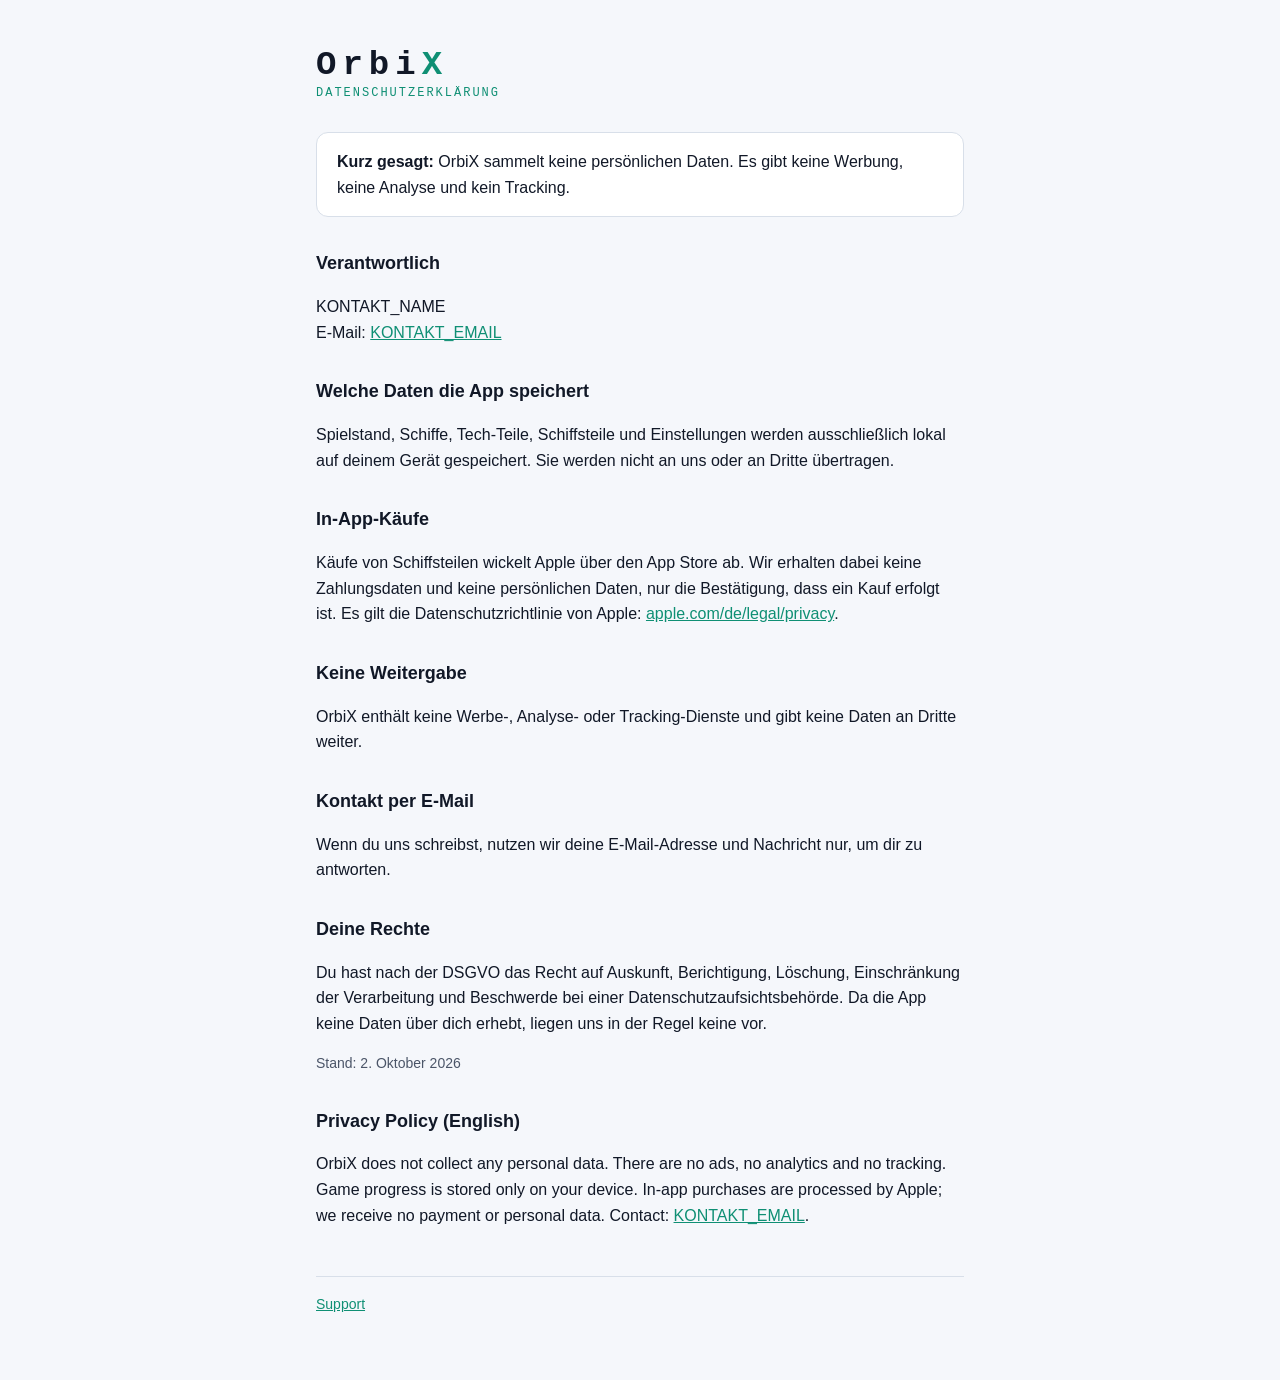
==== docs/datenschutz.html @ 222e991d "Support- und Datenschutzseite für GitHub Pages (docs/) Co-Authored-By: Claude Opus 5.5 (1M context) " ====
<!doctype html>
<html lang="de">
<head>
<meta charset="utf-8">
<meta name="viewport" content="width=device-width, initial-scale=1">
<title>OrbiX Datenschutz</title>
<link rel="stylesheet" href="style.css">
</head>
<body>
<main>
<p class="brand">Orbi<span>X</span></p>
<p class="kicker">Datenschutzerklärung</p>

<div class="card"><strong>Kurz gesagt:</strong> OrbiX sammelt keine persönlichen Daten. Es gibt keine Werbung, keine Analyse und kein Tracking.</div>

<h2>Verantwortlich</h2>
<p>KONTAKT_NAME<br>E-Mail: <a href="mailto:KONTAKT_EMAIL">KONTAKT_EMAIL</a></p>

<h2>Welche Daten die App speichert</h2>
<p>Spielstand, Schiffe, Tech-Teile, Schiffsteile und Einstellungen werden ausschließlich lokal auf deinem Gerät gespeichert. Sie werden nicht an uns oder an Dritte übertragen.</p>

<h2>In-App-Käufe</h2>
<p>Käufe von Schiffsteilen wickelt Apple über den App Store ab. Wir erhalten dabei keine Zahlungsdaten und keine persönlichen Daten, nur die Bestätigung, dass ein Kauf erfolgt ist. Es gilt die Datenschutzrichtlinie von Apple: <a href="https://www.apple.com/de/legal/privacy/">apple.com/de/legal/privacy</a>.</p>

<h2>Keine Weitergabe</h2>
<p>OrbiX enthält keine Werbe-, Analyse- oder Tracking-Dienste und gibt keine Daten an Dritte weiter.</p>

<h2>Kontakt per E-Mail</h2>
<p>Wenn du uns schreibst, nutzen wir deine E-Mail-Adresse und Nachricht nur, um dir zu antworten.</p>

<h2>Deine Rechte</h2>
<p>Du hast nach der DSGVO das Recht auf Auskunft, Berichtigung, Löschung, Einschränkung der Verarbeitung und Beschwerde bei einer Datenschutzaufsichtsbehörde. Da die App keine Daten über dich erhebt, liegen uns in der Regel keine vor.</p>

<p class="dim">Stand: 2. Oktober 2026</p>

<h2 lang="en">Privacy Policy (English)</h2>
<p lang="en">OrbiX does not collect any personal data. There are no ads, no analytics and no tracking. Game progress is stored only on your device. In-app purchases are processed by Apple; we receive no payment or personal data. Contact: <a href="mailto:KONTAKT_EMAIL">KONTAKT_EMAIL</a>.</p>

<nav><a href="index.html">Support</a></nav>
</main>
</body>
</html>
---- docs/style.css ----
:root { --bg: #05070f; --panel: #0a1220; --text: #e6ecf5; --dim: #8c99b8; --signal: #4fe3c1; --line: #1d2b3d; }
@media (prefers-color-scheme: light) { :root { --bg: #f5f7fb; --panel: #ffffff; --text: #111827; --dim: #4b5568; --signal: #0f8f74; --line: #d8dfe9; } }
* { box-sizing: border-box; }
body { margin: 0; background: var(--bg); color: var(--text); font: 16px/1.6 -apple-system, BlinkMacSystemFont, "Helvetica Neue", sans-serif; }
main { max-width: 680px; margin: 0 auto; padding: 48px 16px 64px; }
.brand { font: 800 34px/1 ui-monospace, Menlo, monospace; letter-spacing: 6px; margin: 0 0 4px; }
.brand span { color: var(--signal); }
.kicker { font: 500 12px ui-monospace, Menlo, monospace; letter-spacing: 2px; color: var(--signal); text-transform: uppercase; margin: 0 0 32px; }
h2 { font-size: 18px; margin: 32px 0 8px; }
p, li { color: var(--text); }
.dim { color: var(--dim); font-size: 14px; }
.card { background: var(--panel); border: 1px solid var(--line); border-radius: 12px; padding: 16px 20px; margin: 16px 0; }
a { color: var(--signal); }
nav { margin-top: 48px; border-top: 1px solid var(--line); padding-top: 16px; font-size: 14px; }
nav a { margin-right: 16px; }
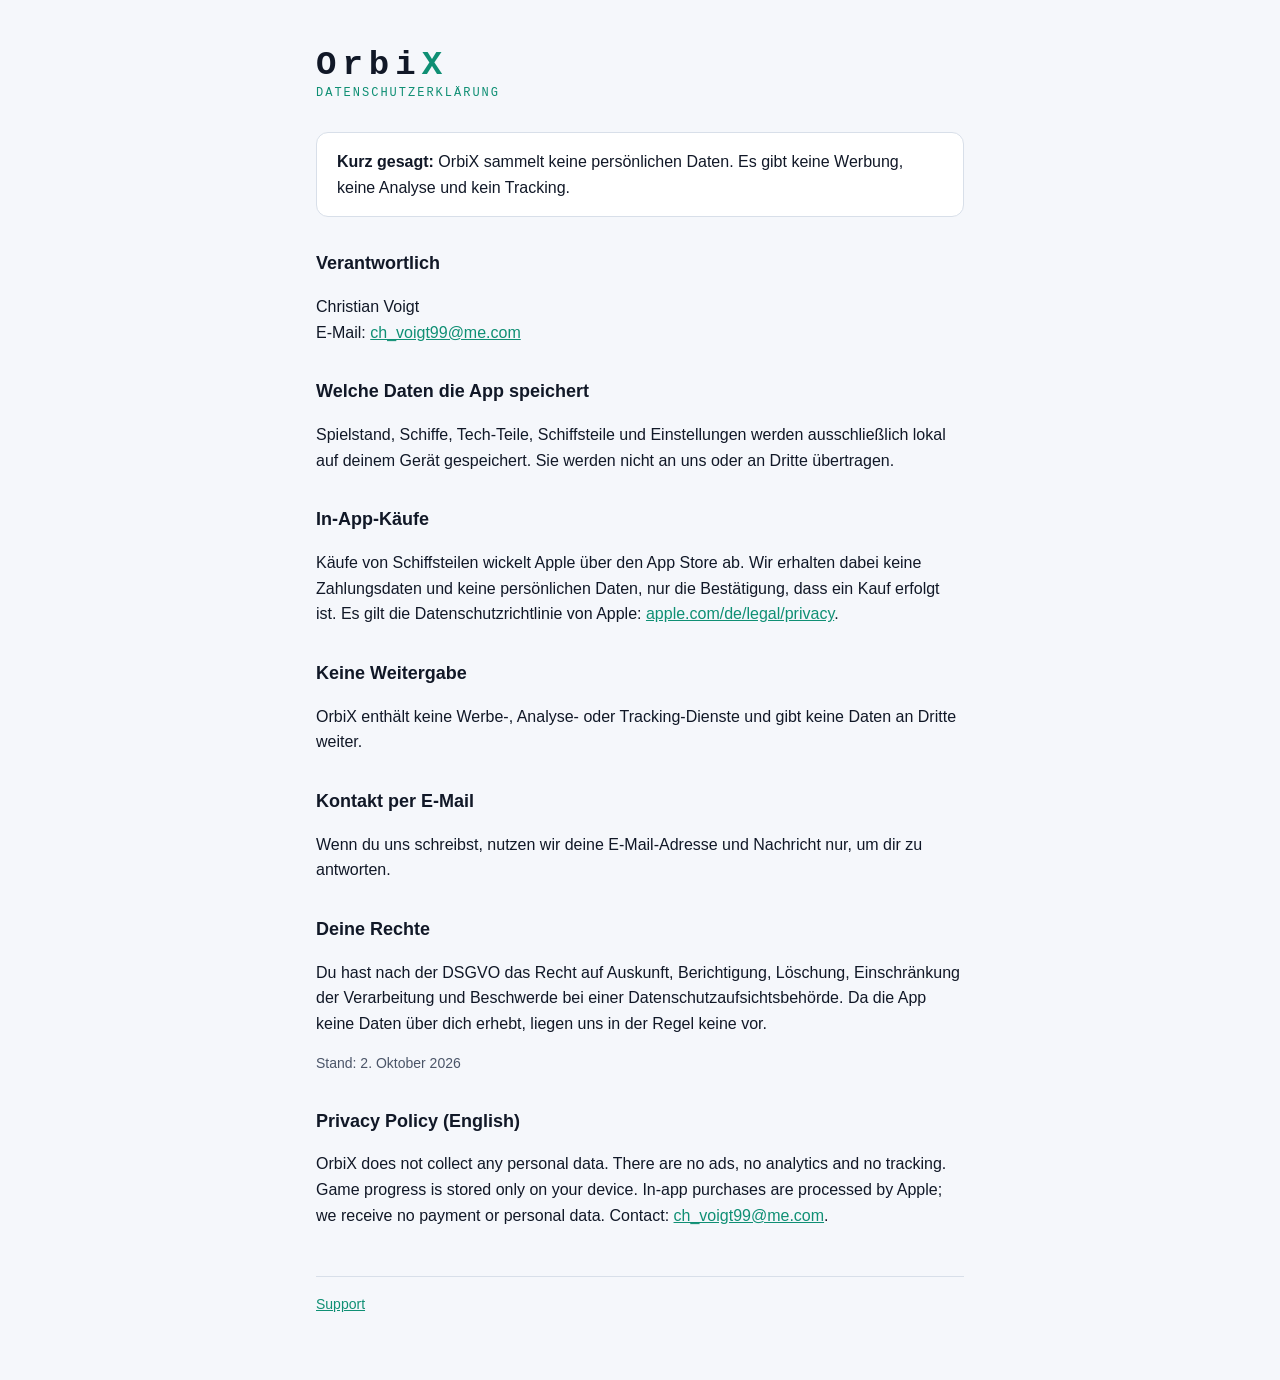
==== commit a0e17b83: "Webseite: Kontakt eingetragen Co-Authored-By: Claude Opus 5.5 (1M context) <noreply@anthropic.com> C" ====
--- a/docs/datenschutz.html
+++ b/docs/datenschutz.html
@@ -14,7 +14,7 @@
 <div class="card"><strong>Kurz gesagt:</strong> OrbiX sammelt keine persönlichen Daten. Es gibt keine Werbung, keine Analyse und kein Tracking.</div>
 
 <h2>Verantwortlich</h2>
-<p>KONTAKT_NAME<br>E-Mail: <a href="mailto:KONTAKT_EMAIL">KONTAKT_EMAIL</a></p>
+<p>Christian Voigt<br>E-Mail: <a href="mailto:ch_voigt99@me.com">ch_voigt99@me.com</a></p>
 
 <h2>Welche Daten die App speichert</h2>
 <p>Spielstand, Schiffe, Tech-Teile, Schiffsteile und Einstellungen werden ausschließlich lokal auf deinem Gerät gespeichert. Sie werden nicht an uns oder an Dritte übertragen.</p>
@@ -34,7 +34,7 @@
 <p class="dim">Stand: 2. Oktober 2026</p>
 
 <h2 lang="en">Privacy Policy (English)</h2>
-<p lang="en">OrbiX does not collect any personal data. There are no ads, no analytics and no tracking. Game progress is stored only on your device. In-app purchases are processed by Apple; we receive no payment or personal data. Contact: <a href="mailto:KONTAKT_EMAIL">KONTAKT_EMAIL</a>.</p>
+<p lang="en">OrbiX does not collect any personal data. There are no ads, no analytics and no tracking. Game progress is stored only on your device. In-app purchases are processed by Apple; we receive no payment or personal data. Contact: <a href="mailto:ch_voigt99@me.com">ch_voigt99@me.com</a>.</p>
 
 <nav><a href="index.html">Support</a></nav>
 </main>
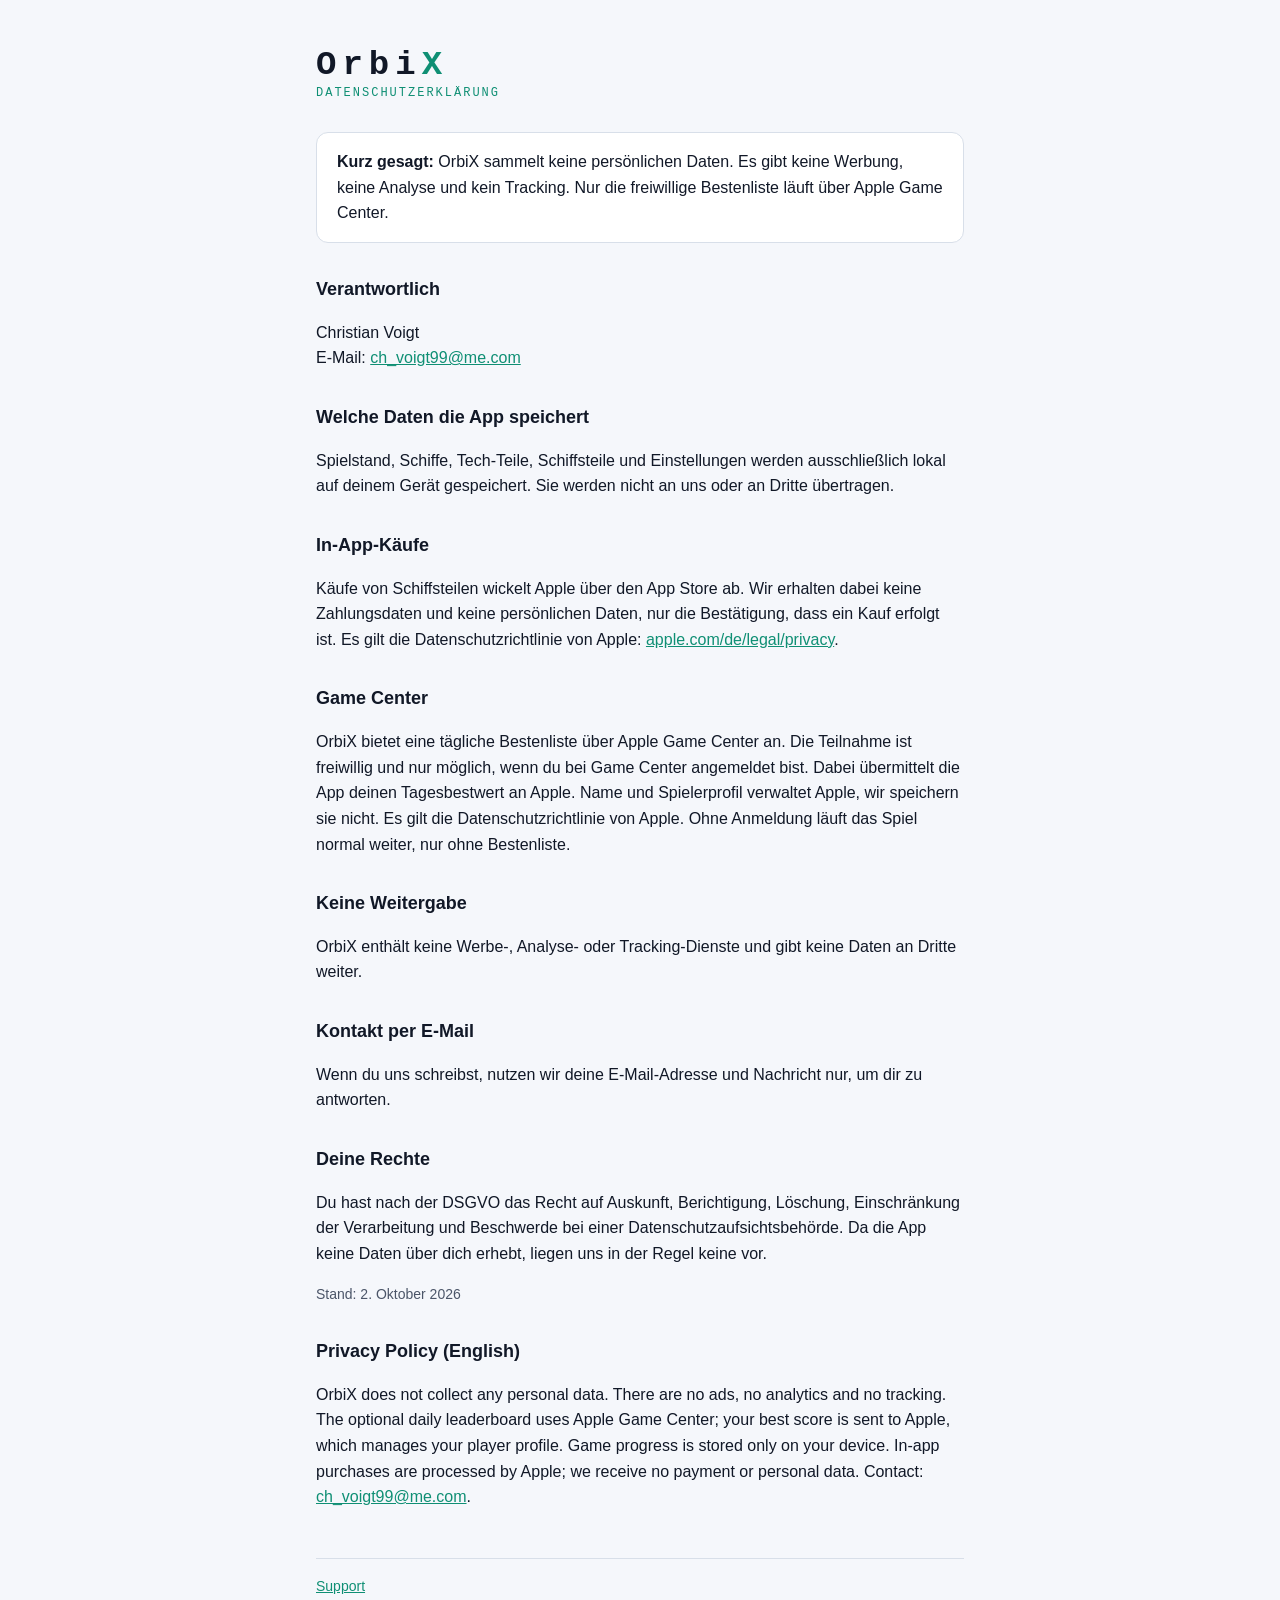
==== commit 1c634065: "Datenschutzseite: Game-Center-Bestenliste ergänzt Co-Authored-By: Claude Sonnet 5.5 <noreply@anthrop" ====
--- a/docs/datenschutz.html
+++ b/docs/datenschutz.html
@@ -11,7 +11,7 @@
 <p class="brand">Orbi<span>X</span></p>
 <p class="kicker">Datenschutzerklärung</p>
 
-<div class="card"><strong>Kurz gesagt:</strong> OrbiX sammelt keine persönlichen Daten. Es gibt keine Werbung, keine Analyse und kein Tracking.</div>
+<div class="card"><strong>Kurz gesagt:</strong> OrbiX sammelt keine persönlichen Daten. Es gibt keine Werbung, keine Analyse und kein Tracking. Nur die freiwillige Bestenliste läuft über Apple Game Center.</div>
 
 <h2>Verantwortlich</h2>
 <p>Christian Voigt<br>E-Mail: <a href="mailto:ch_voigt99@me.com">ch_voigt99@me.com</a></p>
@@ -21,6 +21,9 @@
 
 <h2>In-App-Käufe</h2>
 <p>Käufe von Schiffsteilen wickelt Apple über den App Store ab. Wir erhalten dabei keine Zahlungsdaten und keine persönlichen Daten, nur die Bestätigung, dass ein Kauf erfolgt ist. Es gilt die Datenschutzrichtlinie von Apple: <a href="https://www.apple.com/de/legal/privacy/">apple.com/de/legal/privacy</a>.</p>
+
+<h2>Game Center</h2>
+<p>OrbiX bietet eine tägliche Bestenliste über Apple Game Center an. Die Teilnahme ist freiwillig und nur möglich, wenn du bei Game Center angemeldet bist. Dabei übermittelt die App deinen Tagesbestwert an Apple. Name und Spielerprofil verwaltet Apple, wir speichern sie nicht. Es gilt die Datenschutzrichtlinie von Apple. Ohne Anmeldung läuft das Spiel normal weiter, nur ohne Bestenliste.</p>
 
 <h2>Keine Weitergabe</h2>
 <p>OrbiX enthält keine Werbe-, Analyse- oder Tracking-Dienste und gibt keine Daten an Dritte weiter.</p>
@@ -34,7 +37,7 @@
 <p class="dim">Stand: 2. Oktober 2026</p>
 
 <h2 lang="en">Privacy Policy (English)</h2>
-<p lang="en">OrbiX does not collect any personal data. There are no ads, no analytics and no tracking. Game progress is stored only on your device. In-app purchases are processed by Apple; we receive no payment or personal data. Contact: <a href="mailto:ch_voigt99@me.com">ch_voigt99@me.com</a>.</p>
+<p lang="en">OrbiX does not collect any personal data. There are no ads, no analytics and no tracking. The optional daily leaderboard uses Apple Game Center; your best score is sent to Apple, which manages your player profile. Game progress is stored only on your device. In-app purchases are processed by Apple; we receive no payment or personal data. Contact: <a href="mailto:ch_voigt99@me.com">ch_voigt99@me.com</a>.</p>
 
 <nav><a href="index.html">Support</a></nav>
 </main>
